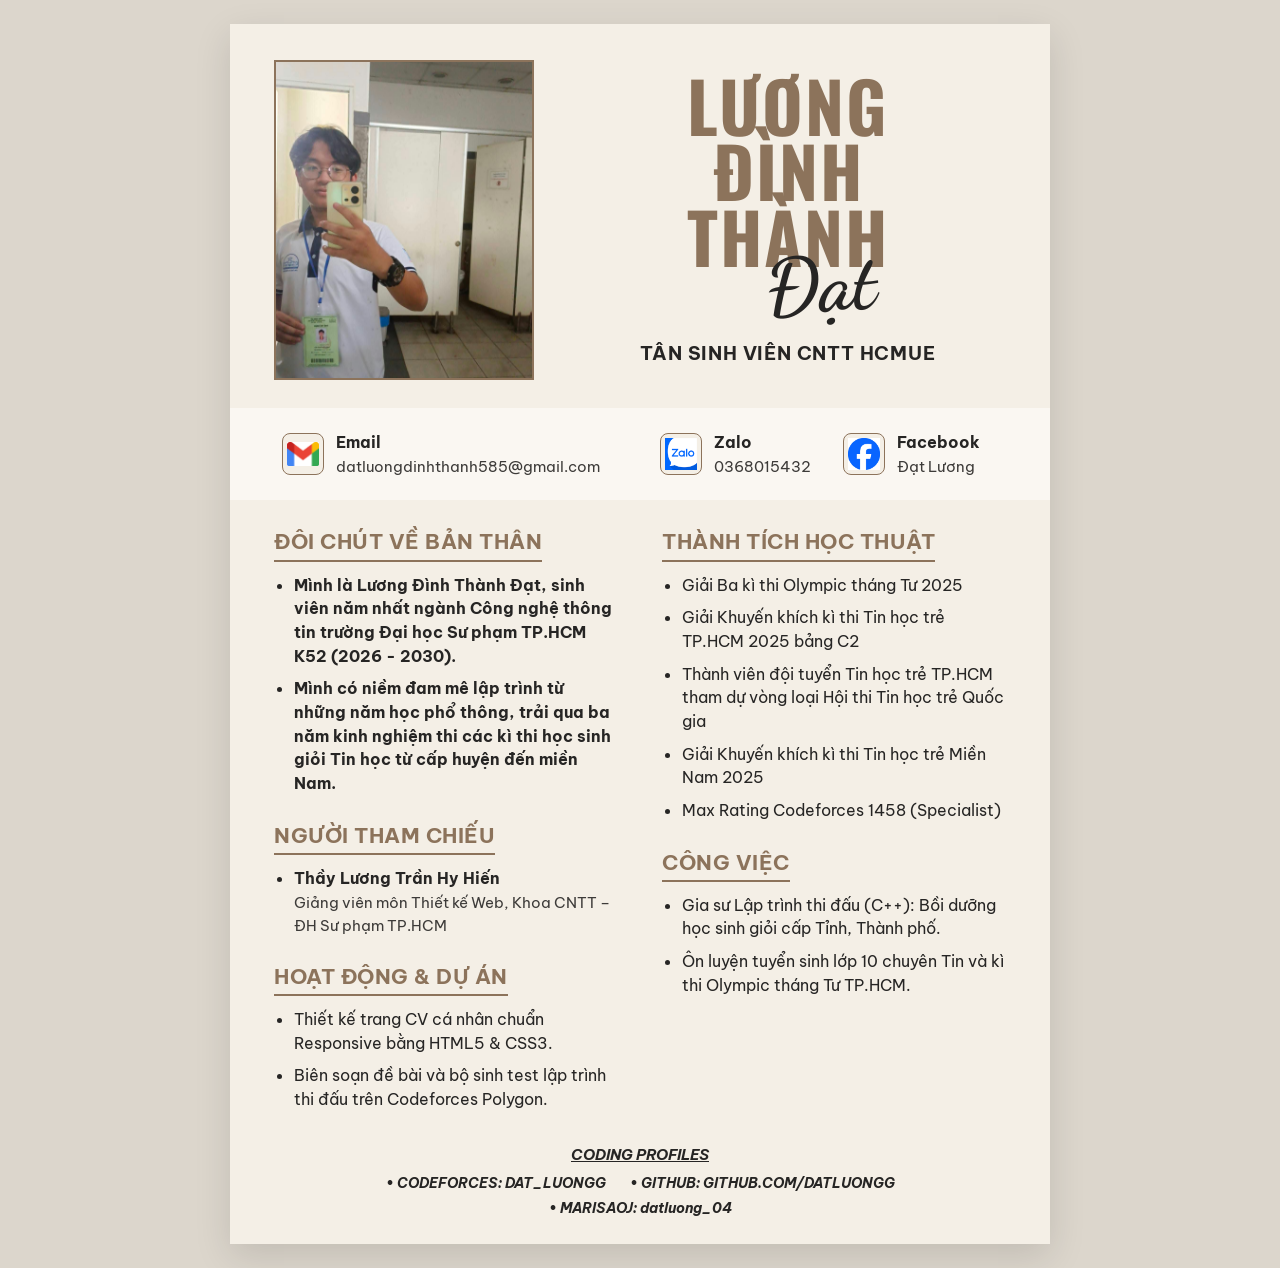
==== cv.html @ 8c8db7b7 "Rename index.html to cv.html" ====
<!DOCTYPE html>
<html lang="vi">
<head>
  <meta charset="UTF-8" />
  <meta name="viewport" content="width=device-width, initial-scale=1.0" />
  <title>CV - Lương Đình Thành Đạt | Tân Sinh Viên CNTT HCMUE</title>
  <link rel="preconnect" href="https://fonts.googleapis.com" />
  <link rel="preconnect" href="https://fonts.gstatic.com" crossorigin />
  <link
    href="https://fonts.googleapis.com/css2?family=Be+Vietnam+Pro:ital,wght@0,400;0,500;0,600;0,700;0,800;1,400;1,700&family=Dancing+Script:wght@700&family=Oswald:wght@600;700&display=swap"
    rel="stylesheet"
  />
  <!-- CSS ngoai -->
  <link rel="stylesheet" href="style.css" />
</head>
<body>
  <main class="cv-container">
    <div>
      <!-- HEADER -->
      <header class="cv-header">
        <div class="avatar-wrapper">
          <img
            src="avatar.jpg"
            alt="Ảnh chân dung Lương Đình Thành Đạt"
            onerror="this.style.display='none'; this.parentElement.innerHTML='<span class=\'avatar-placeholder\'>Đặt file ảnh <b>avatar.jpg</b><br>cùng thư mục với file HTML</span>';"
          />
        </div>

        <div class="title-block">
          <div class="full-name-stack">
            <span class="name-line">LƯƠNG</span>
            <span class="name-line">ĐÌNH</span>
            <span class="name-line">THÀNH</span>
          </div>
          <div class="first-name">Đạt</div>
          <div class="subtitle">TÂN SINH VIÊN CNTT HCMUE</div>
        </div>
      </header>

      <!-- CONTACT BAR -->
      <section class="contact-bar" aria-label="Thông tin liên hệ">
        <a
          class="contact-item"
          href="mailto:datluongdinhthanh585@gmail.com"
          title="Gửi email cho Đạt"
        >
          <div class="contact-icon">
            <img
              src="gmail.png"
              alt="Logo Gmail"
              onerror="this.style.display='none'; this.parentElement.classList.add('empty-icon'); this.parentElement.innerText='IMG';"
            />
          </div>
          <div class="contact-info">
            <h3>Email</h3>
            <p>datluongdinhthanh585@gmail.com</p>
          </div>
        </a>

        <a
          class="contact-item"
          href="tel:0368015432"
          title="Liên hệ qua Zalo / Điện thoại"
        >
          <div class="contact-icon">
            <img
              src="zalo.png"
              alt="Logo Zalo"
              onerror="this.style.display='none'; this.parentElement.classList.add('empty-icon'); this.parentElement.innerText='IMG';"
            />
          </div>
          <div class="contact-info">
            <h3>Zalo</h3>
            <p>0368015432</p>
          </div>
        </a>

        <a
          class="contact-item"
          href="https://www.facebook.com/atluong.708266"
          target="_blank"
          rel="noopener noreferrer"
          title="Trang Facebook cá nhân"
        >
          <div class="contact-icon">
            <img
              src="facebook.png"
              alt="Logo Facebook"
              onerror="this.style.display='none'; this.parentElement.classList.add('empty-icon'); this.parentElement.innerText='IMG';"
            />
          </div>
          <div class="contact-info">
            <h3>Facebook</h3>
            <p>Đạt Lương</p>
          </div>
        </a>
      </section>

      <!-- 2 column -->
      <section class="cv-body">
        <!-- edit left column -->
        <div class="cv-column">
          <div>
            <h2 class="section-title">ĐÔI CHÚT VỀ BẢN THÂN</h2>
            <ul class="cv-list">
              <li>
                <strong>
                  Mình là Lương Đình Thành Đạt, sinh viên năm nhất ngành Công nghệ thông tin trường Đại học Sư phạm TP.HCM K52 (2026 - 2030).
                </strong>
              </li>
              <li>
                <strong>
                  Mình có niềm đam mê lập trình từ những năm học phổ thông, trải qua ba năm kinh nghiệm thi các kì thi học sinh giỏi Tin học từ cấp huyện đến miền Nam.
                </strong>
              </li>
            </ul>
          </div>

          <div>
            <h2 class="section-title">NGƯỜI THAM CHIẾU</h2>
            <ul class="cv-list">
              <li>
                <strong>Thầy Lương Trần Hy Hiến</strong>
                <span class="sub-detail">
                  Giảng viên môn Thiết kế Web, Khoa CNTT – ĐH Sư phạm TP.HCM
                </span>
              </li>
            </ul>
          </div>

          <div>
            <h2 class="section-title">HOẠT ĐỘNG & DỰ ÁN</h2>
            <ul class="cv-list">
              <li>
                Thiết kế trang CV cá nhân chuẩn Responsive bằng HTML5 & CSS3.
              </li>
              <li>
                Biên soạn đề bài và bộ sinh test lập trình thi đấu trên Codeforces Polygon.
              </li>
            </ul>
          </div>
          
          
        </div>

        <!-- right column -->
        <div class="cv-column">
          <div>
            <h2 class="section-title">THÀNH TÍCH HỌC THUẬT</h2>
            <ul class="cv-list">
              <li>Giải Ba kì thi Olympic tháng Tư 2025</li>
              <li>Giải Khuyến khích kì thi Tin học trẻ TP.HCM 2025 bảng C2</li>
              <li>
                Thành viên đội tuyển Tin học trẻ TP.HCM tham dự vòng loại Hội thi Tin học trẻ Quốc gia
              </li>
              <li>Giải Khuyến khích kì thi Tin học trẻ Miền Nam 2025</li>
              <li>Max Rating Codeforces 1458 (Specialist)</li>
            </ul>
          </div>

          <div>
            <h2 class="section-title">CÔNG VIỆC</h2>
            <ul class="cv-list">
              <li>
                Gia sư Lập trình thi đấu (C++): Bồi dưỡng học sinh giỏi cấp Tỉnh, Thành phố.
              </li>
              <li>
                Ôn luyện tuyển sinh lớp 10 chuyên Tin và kì thi Olympic tháng Tư TP.HCM.
              </li>
            </ul>
          </div>

          
        </div>
      </section>
    </div>

    <!-- FOOTER -->
    <footer class="cv-footer">
      <div class="footer-heading">CODING PROFILES</div>
      <div class="footer-links">
        <span>
          • CODEFORCES:
          <a
            href="https://codeforces.com/profile/Dat_Luongg"
            target="_blank"
            rel="noopener noreferrer"
          >
            DAT_LUONGG
          </a>
        </span>
        <span>
          • GITHUB:
          <a
            href="https://github.com/DatLuongg"
            target="_blank"
            rel="noopener noreferrer"
          >
            GITHUB.COM/DATLUONGG
          </a>
        </span>
      </div>
      <div class="footer-links footer-links-sub">
        <span>• MARISAOJ: <a href = "https://marisaoj.com/user/datluong_04/submissions"
          target ="_blank" rel = "noopener noreferrer">
        datluong_04 </a></span>
      </div>
    </footer>
  </main>
</body>
</html>
---- style.css ----
:root {
  --bg-cream: #f4efe6;
  --bg-strip: #faf7f2;
  --accent-taupe: #8c735b;
  --accent-dark: #6f5944;
  --text-dark: #262524;
  --text-muted: #3d3b39;
}

* {
  box-sizing: border-box;
  margin: 0;
  padding: 0;
}

body {
  background-color: #dcd6cc;
  font-family: 'Be Vietnam Pro', sans-serif;
  color: var(--text-dark);
  display: flex;
  justify-content: center;
  padding: 24px 12px;
  line-height: 1.5;
}

/* Frame A4 */
.cv-container {
  width: 100%;
  max-width: 820px;
  min-height: 1120px;
  background-color: var(--bg-cream);
  box-shadow: 0 12px 35px rgba(0, 0, 0, 0.12);
  display: flex;
  flex-direction: column;
  justify-content: space-between;
  padding-bottom: 24px;
}

/* header */
.cv-header {
  display: flex;
  align-items: center;
  gap: 36px;
  padding: 36px 44px 28px;
}

.avatar-wrapper {
  flex-shrink: 0;
  width: 260px;
  height: 320px;
  border: 2px solid var(--accent-taupe);
  background-color: #e6dfd3;
  overflow: hidden;
  display: flex;
  align-items: center;
  justify-content: center;
  transition: transform 0.3s ease, box-shadow 0.3s ease;
}

.avatar-wrapper:hover {
  transform: translateY(-3px);
  box-shadow: 0 10px 22px rgba(140, 115, 91, 0.22);
}

.avatar-wrapper img {
  width: 100%;
  height: 100%;
  object-fit: cover;
  display: block;
}

.avatar-placeholder {
  color: var(--accent-taupe);
  font-size: 0.9rem;
  text-align: center;
  padding: 12px;
}

.title-block {
  flex: 1;
  text-align: center;
  display: flex;
  flex-direction: column;
  align-items: center;
}

.full-name-stack {
  display: flex;
  flex-direction: column;
  align-items: center;
  user-select: none;
}

.name-line {
  font-family: 'Oswald', sans-serif;
  font-weight: 700;
  font-size: 4.35rem;
  line-height: 0.94;
  color: var(--accent-taupe);
  letter-spacing: 2px;
  text-transform: uppercase;
}

.first-name {
  font-family: 'Dancing Script', cursive;
  font-weight: 700;
  font-size: 4.8rem;
  line-height: 0.85;
  color: var(--text-dark);
  margin-top: -16px;
  margin-left: 64px;
  transform: rotate(-4deg);
}

.subtitle {
  margin-top: 22px;
  font-size: 1.2rem;
  font-weight: 700;
  letter-spacing: 0.8px;
  color: var(--text-dark);
  text-transform: uppercase;
}

/* COntent bar media */
.contact-bar {
  background-color: var(--bg-strip);
  padding: 16px 44px;
  display: grid;
  grid-template-columns: 1.55fr 0.72fr 0.73fr;
  gap: 14px;
}

.contact-item {
  display: flex;
  align-items: center;
  gap: 12px;
  padding: 6px 8px;
  border-radius: 10px;
  text-decoration: none;
  color: inherit;
  transition: background-color 0.25s ease, transform 0.25s ease;
}

.contact-item:hover {
  background-color: rgba(140, 115, 91, 0.1);
  transform: translateY(-2px);
}

.contact-icon {
  flex-shrink: 0;
  width: 42px;
  height: 42px;
  border: 1.5px solid var(--accent-taupe);
  border-radius: 8px;
  background-color: var(--bg-cream);
  display: flex;
  align-items: center;
  justify-content: center;
  overflow: hidden;
  transition: border-color 0.25s ease, box-shadow 0.25s ease;
}

.contact-item:hover .contact-icon {
  border-color: var(--accent-dark);
  box-shadow: 0 4px 10px rgba(140, 115, 91, 0.2);
}

.contact-icon img {
  width: 100%;
  height: 100%;
  object-fit: contain;
  padding: 4px;
  display: block;
}

.contact-icon.empty-icon {
  font-size: 0.72rem;
  font-weight: 700;
  color: var(--accent-taupe);
  letter-spacing: 0.5px;
}

.contact-info h3 {
  font-size: 1.02rem;
  font-weight: 700;
  color: var(--text-dark);
  margin-bottom: 2px;
}

.contact-info p {
  font-size: 0.91rem;
  color: var(--text-muted);
  word-break: break-word;
}

.contact-item:hover .contact-info p {
  color: var(--accent-dark);
}

/* Content two column */
.cv-body {
  padding: 26px 44px 16px;
  display: grid;
  grid-template-columns: 1fr 1fr;
  gap: 28px 44px;
  flex: 1;
}

.cv-column {
  display: flex;
  flex-direction: column;
  gap: 24px;
}

.section-title {
  display: inline-block;
  font-size: 1.3rem;
  font-weight: 700;
  color: var(--accent-taupe);
  text-transform: uppercase;
  border-bottom: 2px solid var(--accent-taupe);
  padding-bottom: 2px;
  margin-bottom: 12px;
  letter-spacing: 0.5px;
}

.cv-list {
  list-style-type: disc;
  padding-left: 20px;
  display: flex;
  flex-direction: column;
  gap: 9px;
}

.cv-list li {
  font-size: 1rem;
  color: var(--text-dark);
  line-height: 1.48;
}

.cv-list li strong {
  font-weight: 700;
}

.sub-detail {
  display: block;
  font-size: 0.94rem;
  color: var(--text-muted);
  margin-top: 2px;
}



.bottom-photo-wrapper:hover {
  transform: translateY(-3px);
  box-shadow: 0 10px 22px rgba(140, 115, 91, 0.22);
}

.bottom-photo-wrapper img {
  position: absolute;
  inset: 0;
  width: 100%;
  height: 100%;
  object-fit: cover;
  display: block;
}

/* footer */
.cv-footer {
  padding: 16px 44px 0;
  text-align: center;
}

.footer-heading {
  font-size: 0.95rem;
  font-weight: 700;
  font-style: italic;
  text-decoration: underline;
  text-transform: uppercase;
  margin-bottom: 6px;
  color: var(--text-dark);
}

.footer-links {
  display: flex;
  justify-content: center;
  flex-wrap: wrap;
  gap: 6px 24px;
  font-size: 0.9rem;
  font-weight: 700;
  font-style: italic;
  color: var(--text-dark);
}

.footer-links-sub {
  margin-top: 4px;
}

.footer-links a {
  color: inherit;
  text-decoration: none;
  transition: color 0.2s ease;
}

.footer-links a:hover {
  text-decoration: underline;
  color: var(--accent-taupe);
}

/* Responsive on phone */
@media (max-width: 720px) {
  .cv-header {
    flex-direction: column;
    padding: 28px 24px 20px;
    gap: 20px;
  }

  .avatar-wrapper {
    width: 220px;
    height: 270px;
  }

  .name-line {
    font-size: 3.5rem;
  }

  .first-name {
    font-size: 3.8rem;
    margin-left: 44px;
  }

  .contact-bar {
    grid-template-columns: 1fr;
    padding: 16px 24px;
    gap: 10px;
  }

  .cv-body {
    grid-template-columns: 1fr;
    padding: 24px;
  }

  .bottom-photo-wrapper {
    min-height: 260px;
  }

  .cv-footer {
    padding: 16px 24px 0;
  }
}

@media print {
  body {
    background: none;
    padding: 0;
  }

  .cv-container {
    box-shadow: none;
    max-width: 100%;
    min-height: 100vh;
    -webkit-print-color-adjust: exact;
    print-color-adjust: exact;
  }
}
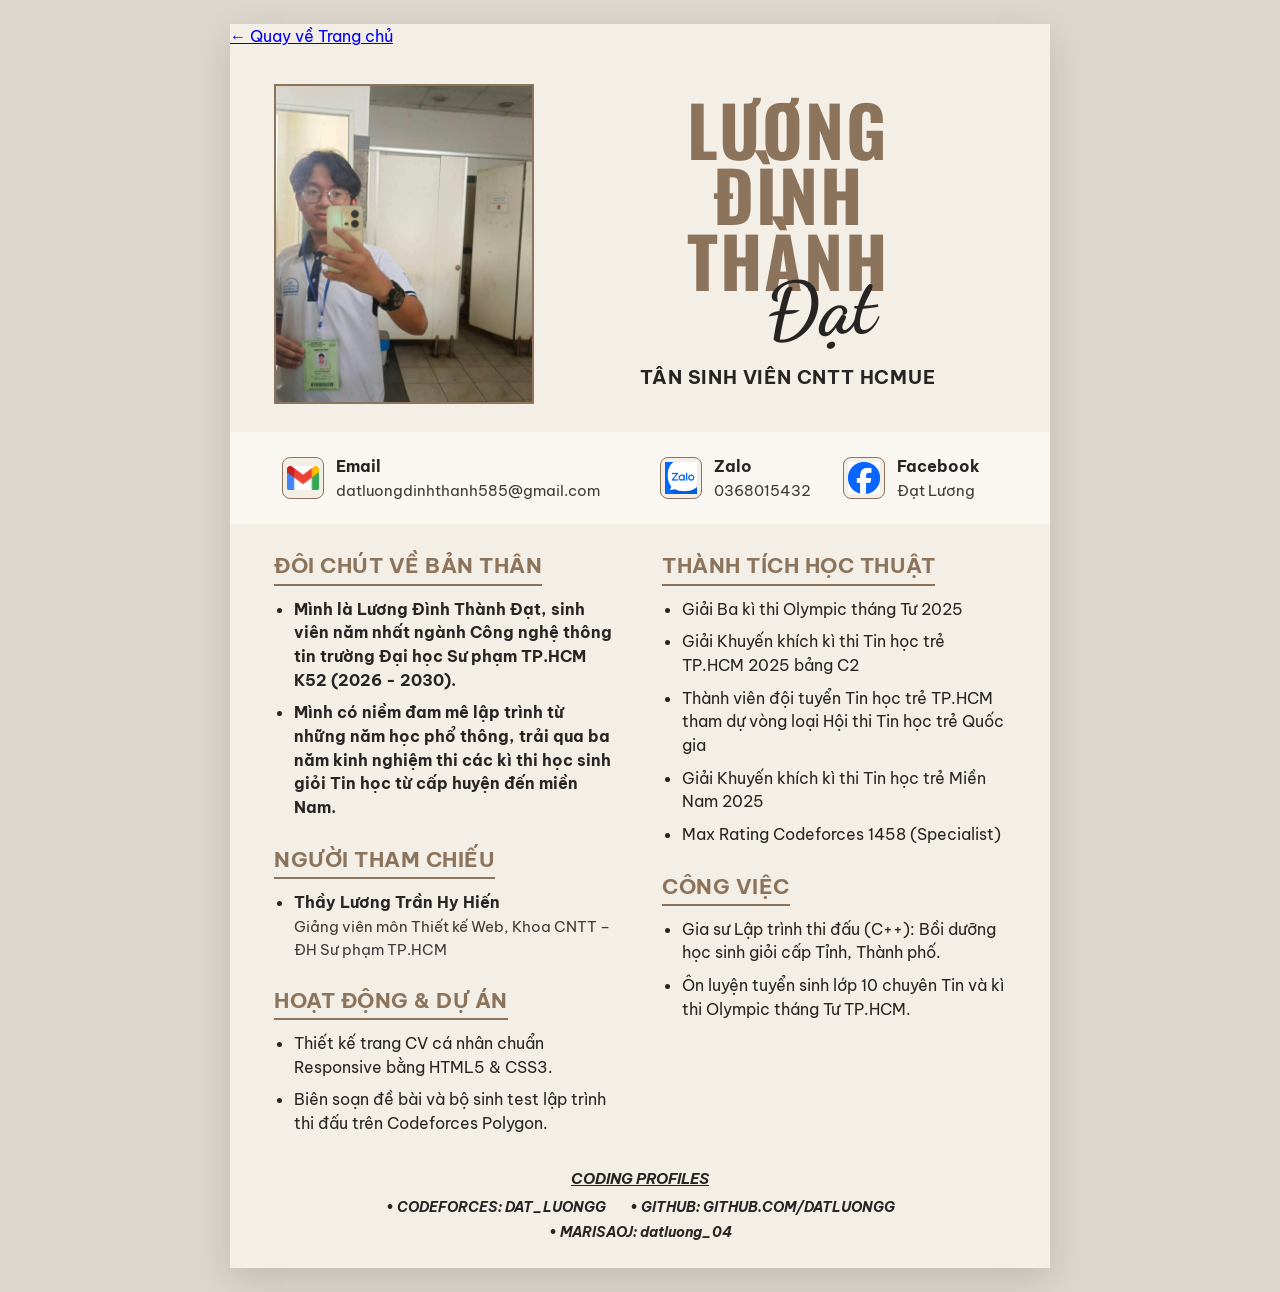
==== commit 1ceff045: "Update cv.html" ====
--- a/cv.html
+++ b/cv.html
@@ -15,6 +15,7 @@
 </head>
 <body>
   <main class="cv-container">
+    <a href="https://datluongg.github.io/">← Quay về Trang chủ</a>
     <div>
       <!-- HEADER -->
       <header class="cv-header">
@@ -25,7 +26,7 @@
             onerror="this.style.display='none'; this.parentElement.innerHTML='<span class=\'avatar-placeholder\'>Đặt file ảnh <b>avatar.jpg</b><br>cùng thư mục với file HTML</span>';"
           />
         </div>
-
+          
         <div class="title-block">
           <div class="full-name-stack">
             <span class="name-line">LƯƠNG</span>
